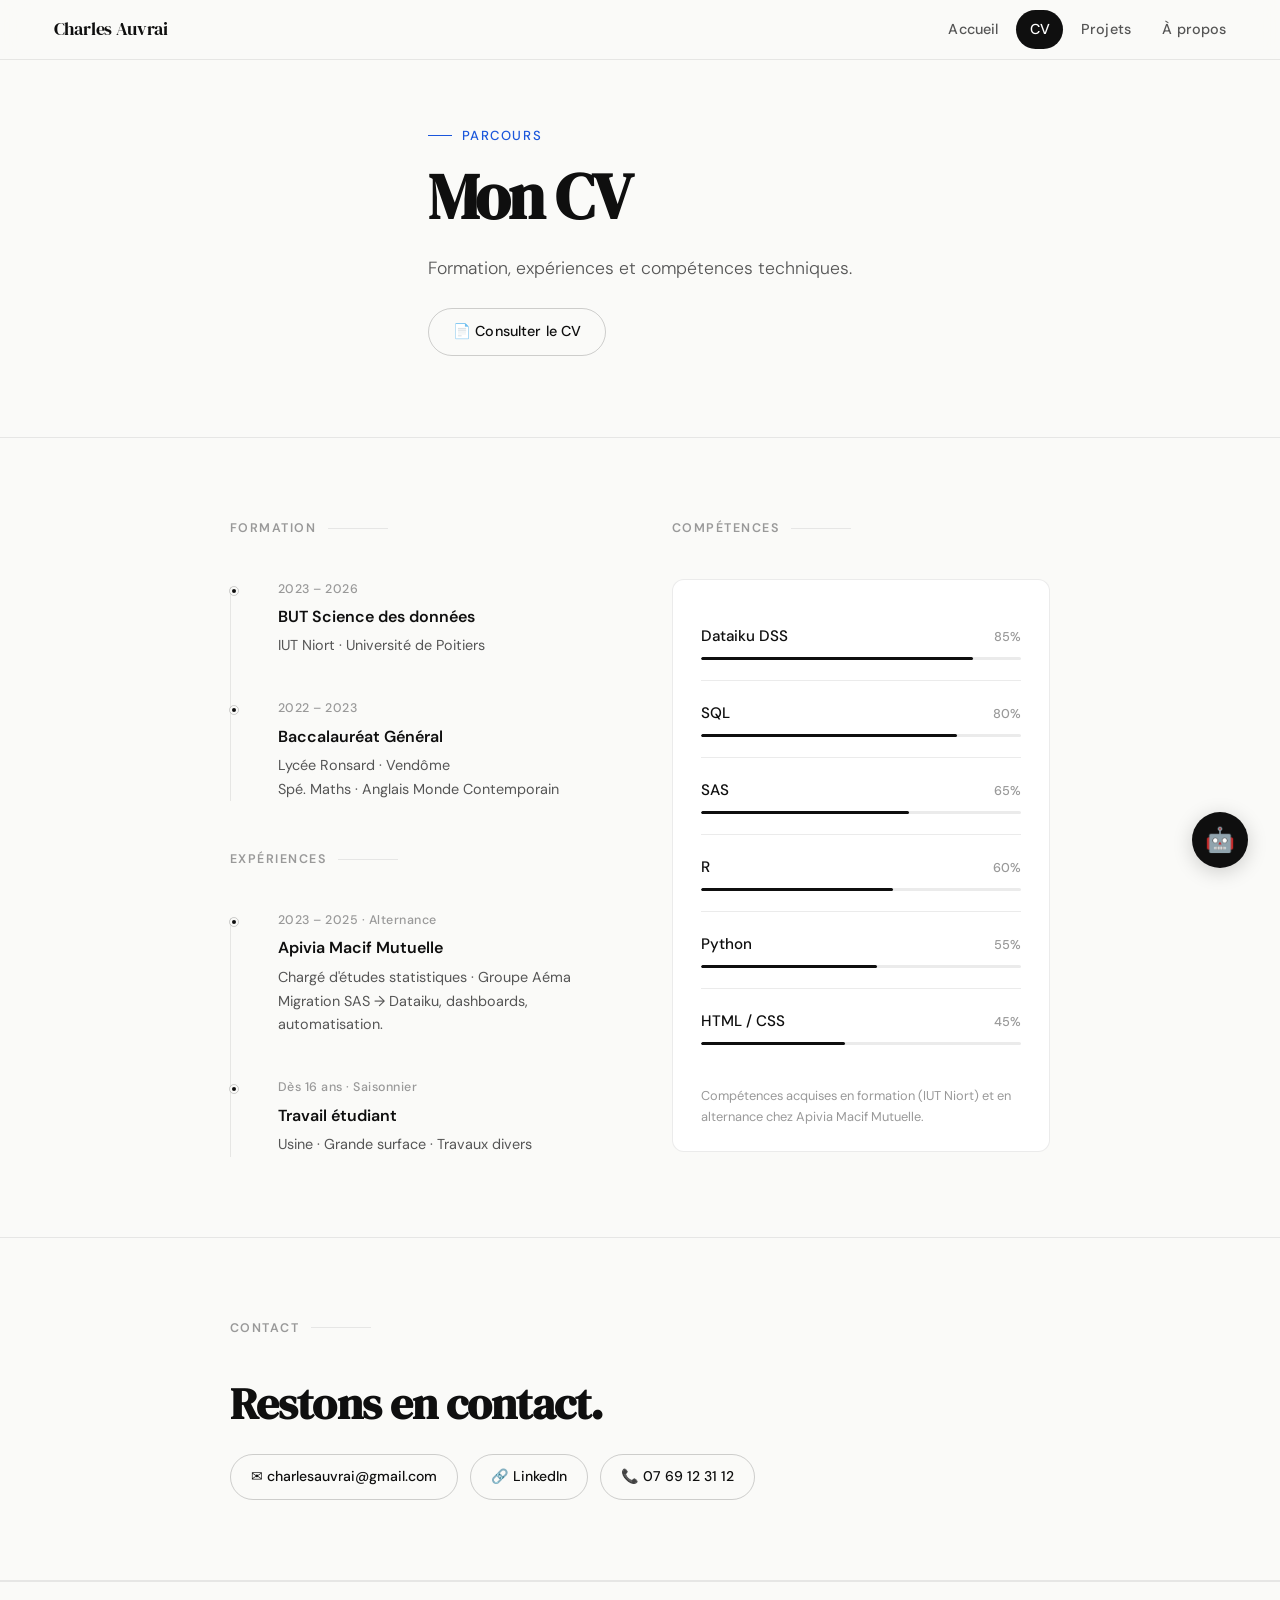
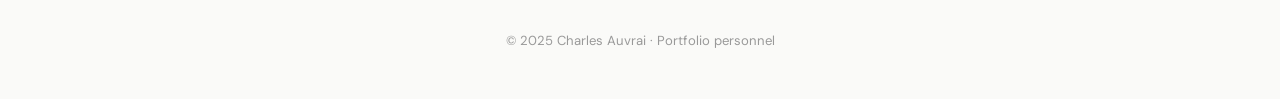
==== cv.html @ cf6887c1 "Add files via upload" ====
<!DOCTYPE html>
<html lang="fr">
<head>
  <meta charset="UTF-8" />
  <meta name="viewport" content="width=device-width, initial-scale=1" />
  <title>CV — Charles Auvrai</title>
  <link rel="stylesheet" href="style.css" />
</head>
<body>

<nav>
  <a href="index.html" class="nav-brand">Charles Auvrai</a>
  <div class="nav-links">
    <a href="index.html">Accueil</a>
    <a href="cv.html" class="active">CV</a>
    <a href="professionnel.html">Projets</a>
    <a href="personnel.html">À propos</a>
  </div>
</nav>

<div class="hero" style="min-height:42vh;justify-content:center;padding-top:3rem;">
  <div class="container">
    <p class="hero-eyebrow">Parcours</p>
    <h1 style="font-size:clamp(2.2rem,5vw,4rem);">Mon CV</h1>
    <p class="hero-desc" style="margin-bottom:1.5rem;">Formation, expériences et compétences techniques.</p>
    <a href="https://canva.link/uidte1bbartq6tf" target="_blank" rel="noopener" class="btn btn-ghost" style="width:fit-content;">📄 Consulter le CV</a>
  </div>
</div>

<section class="block">
  <div class="container">
    <div style="display:grid;grid-template-columns:1fr 1fr;gap:4rem;">

      <!-- Colonne gauche : parcours -->
      <div>
        <p class="section-label">Formation</p>
        <div class="timeline fade-up">
          <div class="timeline-item">
            <div class="timeline-date">2023 – 2026</div>
            <div class="timeline-title">BUT Science des données</div>
            <div class="timeline-sub">IUT Niort · Université de Poitiers</div>
          </div>
          <div class="timeline-item">
            <div class="timeline-date">2022 – 2023</div>
            <div class="timeline-title">Baccalauréat Général</div>
            <div class="timeline-sub">Lycée Ronsard · Vendôme<br>Spé. Maths · Anglais Monde Contemporain</div>
          </div>
        </div>

        <p class="section-label" style="margin-top:3rem;">Expériences</p>
        <div class="timeline fade-up">
          <div class="timeline-item">
            <div class="timeline-date">2023 – 2025 · Alternance</div>
            <div class="timeline-title">Apivia Macif Mutuelle</div>
            <div class="timeline-sub">Chargé d'études statistiques · Groupe Aéma<br>Migration SAS → Dataiku, dashboards, automatisation.</div>
          </div>
          <div class="timeline-item">
            <div class="timeline-date">Dès 16 ans · Saisonnier</div>
            <div class="timeline-title">Travail étudiant</div>
            <div class="timeline-sub">Usine · Grande surface · Travaux divers</div>
          </div>
        </div>
      </div>

      <!-- Colonne droite : compétences -->
      <div>
        <p class="section-label">Compétences</p>
        <div class="card fade-up" style="padding:1.5rem 1.75rem;">
          <div id="skills-list">
            <div class="skill-item">
              <div class="skill-row">
                <span class="skill-name">Dataiku DSS</span>
                <span class="skill-pct">85%</span>
              </div>
              <div class="skill-track"><div class="skill-fill" data-w="85"></div></div>
            </div>
            <div class="skill-item">
              <div class="skill-row">
                <span class="skill-name">SQL</span>
                <span class="skill-pct">80%</span>
              </div>
              <div class="skill-track"><div class="skill-fill" data-w="80"></div></div>
            </div>
            <div class="skill-item">
              <div class="skill-row">
                <span class="skill-name">SAS</span>
                <span class="skill-pct">65%</span>
              </div>
              <div class="skill-track"><div class="skill-fill" data-w="65"></div></div>
            </div>
            <div class="skill-item">
              <div class="skill-row">
                <span class="skill-name">R</span>
                <span class="skill-pct">60%</span>
              </div>
              <div class="skill-track"><div class="skill-fill" data-w="60"></div></div>
            </div>
            <div class="skill-item">
              <div class="skill-row">
                <span class="skill-name">Python</span>
                <span class="skill-pct">55%</span>
              </div>
              <div class="skill-track"><div class="skill-fill" data-w="55"></div></div>
            </div>
            <div class="skill-item">
              <div class="skill-row">
                <span class="skill-name">HTML / CSS</span>
                <span class="skill-pct">45%</span>
              </div>
              <div class="skill-track"><div class="skill-fill" data-w="45"></div></div>
            </div>
          </div>
          <p style="font-size:0.8rem;color:var(--ink-faint);margin-top:1.25rem;">Compétences acquises en formation (IUT Niort) et en alternance chez Apivia Macif Mutuelle.</p>
        </div>
      </div>

    </div>
  </div>
</section>

<section class="block fade-up" id="contact">
  <div class="container">
    <p class="section-label">Contact</p>
    <h2 class="display">Restons en contact.</h2>
    <div class="contact-row">
      <span class="contact-link" style="cursor:default;">✉ charlesauvrai@gmail.com </span>
      <a href="https://linkedin.com/in/charles-auvrai-0b6b42292/" target="_blank" rel="noopener" class="contact-link">🔗 LinkedIn</a>
      <span class="contact-link" style="cursor:default;">📞 07 69 12 31 12</span>
    </div>
  </div>
</section>

<footer>© 2025 Charles Auvrai · Portfolio personnel</footer>

<script>
  const obs = new IntersectionObserver(entries => {
    entries.forEach(e => { if(e.isIntersecting) { e.target.classList.add('visible'); obs.unobserve(e.target); } });
  }, { threshold: 0.12 });
  document.querySelectorAll('.fade-up').forEach(el => obs.observe(el));

  const skillObs = new IntersectionObserver(entries => {
    entries.forEach(e => {
      if(e.isIntersecting) {
        e.target.querySelectorAll('.skill-fill').forEach(bar => {
          bar.style.width = bar.dataset.w + '%';
        });
        skillObs.unobserve(e.target);
      }
    });
  }, { threshold: 0.3 });
  document.querySelectorAll('#skills-list').forEach(el => skillObs.observe(el));

  const path = window.location.pathname.split('/').pop() || 'index.html';
  document.querySelectorAll('nav a').forEach(a => {
    a.classList.remove('active');
    if(a.getAttribute('href') === path) a.classList.add('active');
  });
</script>
<!-- BOUTON FLOTTANT CHATBOT -->
<div id="chat-bubble" onclick="toggleChatPreview()" title="Parler à l'IA de Charles">
  🤖
</div>

<div id="chat-preview">
  <div id="chat-preview-header">
    <span>Assistant IA</span>
    <button onclick="toggleChatPreview()" id="chat-close">✕</button>
  </div>
  <div id="chat-preview-body">
    <p>Bonjour ! Je suis l'IA de <strong>Charles Auvrai</strong>.</p>
    <p>Pose-moi une question sur son parcours, ses compétences ou ses projets.</p>
  </div>
  <a href="https://projet-llm-cauvrai.streamlit.app/" target="_blank" rel="noopener" id="chat-cta">
    Démarrer la conversation →
  </a>
</div>

<style>
  #chat-bubble {
    position: fixed;
    bottom: 2rem;
    right: 2rem;
    width: 56px;
    height: 56px;
    background: var(--ink);
    color: white;
    border-radius: 50%;
    display: flex;
    align-items: center;
    justify-content: center;
    font-size: 1.5rem;
    cursor: pointer;
    z-index: 9999;
    box-shadow: 0 4px 20px rgba(0,0,0,0.18);
    transition: transform 0.2s ease, box-shadow 0.2s ease;
    animation: bounce 3s ease infinite;
  }

  #chat-bubble:hover {
    transform: scale(1.1);
    box-shadow: 0 6px 28px rgba(0,0,0,0.25);
    animation: none;
  }

  @keyframes bounce {
    0%, 100% { transform: translateY(0); }
    50%       { transform: translateY(-6px); }
  }

  #chat-preview {
    position: fixed;
    bottom: 5.5rem;
    right: 2rem;
    width: 280px;
    background: white;
    border: 1px solid var(--border);
    border-radius: var(--radius);
    box-shadow: 0 12px 40px rgba(0,0,0,0.12);
    z-index: 9998;
    overflow: hidden;
    opacity: 0;
    pointer-events: none;
    transform: translateY(12px) scale(0.97);
    transition: opacity 0.25s ease, transform 0.25s ease;
    transform-origin: bottom right;
  }

  #chat-preview.open {
    opacity: 1;
    pointer-events: all;
    transform: translateY(0) scale(1);
  }

  #chat-preview-header {
    background: var(--ink);
    color: white;
    padding: 0.75rem 1rem;
    display: flex;
    justify-content: space-between;
    align-items: center;
    font-weight: 600;
    font-size: 0.9rem;
  }

  #chat-close {
    background: none;
    border: none;
    color: white;
    cursor: pointer;
    font-size: 0.9rem;
    padding: 0;
    opacity: 0.7;
    transition: opacity 0.2s;
  }

  #chat-close:hover { opacity: 1; }

  #chat-preview-body {
    padding: 1rem 1.1rem 0.5rem;
    font-size: 0.88rem;
    color: var(--ink-soft);
    line-height: 1.65;
  }

  #chat-preview-body p { margin-bottom: 0.5rem; }

  #chat-cta {
    display: block;
    margin: 0.75rem 1rem 1rem;
    padding: 0.65rem 1rem;
    background: var(--ink);
    color: white;
    text-align: center;
    border-radius: 999px;
    font-size: 0.85rem;
    font-weight: 600;
    text-decoration: none;
    transition: background 0.2s;
  }

  #chat-cta:hover { background: #222; }
</style>

<script>
  function toggleChatPreview() {
    document.getElementById('chat-preview').classList.toggle('open');
  }

  document.addEventListener('click', function(e) {
    const bubble  = document.getElementById('chat-bubble');
    const preview = document.getElementById('chat-preview');
    if (!bubble.contains(e.target) && !preview.contains(e.target)) {
      preview.classList.remove('open');
    }
  });
</script>

</body>
</html>
---- style.css ----
@import url('https://fonts.googleapis.com/css2?family=DM+Sans:ital,opsz,wght@0,9..40,300;0,9..40,400;0,9..40,500;0,9..40,600;1,9..40,300&family=DM+Serif+Display:ital@0;1&display=swap');

:root {
  --ink: #0f0f0f;
  --ink-soft: #555;
  --ink-faint: #999;
  --surface: #fafaf8;
  --surface-card: #ffffff;
  --surface-hover: #f2f1ed;
  --border: rgba(0,0,0,0.08);
  --border-strong: rgba(0,0,0,0.18);
  --accent: #1a56db;
  --accent-soft: #e8effc;
  --accent-text: #1a3a8a;
  --nav-h: 60px;
  --font-sans: 'DM Sans', sans-serif;
  --font-serif: 'DM Serif Display', serif;
  --radius: 12px;
  --radius-sm: 8px;
  --transition: 0.22s cubic-bezier(0.4,0,0.2,1);
}

*, *::before, *::after { box-sizing: border-box; margin: 0; padding: 0; }

html { scroll-behavior: smooth; }

body {
  background: var(--surface);
  color: var(--ink);
  font-family: var(--font-sans);
  font-size: 16px;
  line-height: 1.65;
  padding-top: var(--nav-h);
}

/* ── NAV ── */
nav {
  position: fixed;
  top: 0; left: 0; right: 0;
  height: var(--nav-h);
  background: rgba(250,250,248,0.88);
  backdrop-filter: blur(14px);
  -webkit-backdrop-filter: blur(14px);
  border-bottom: 1px solid var(--border);
  z-index: 999;
  display: flex;
  align-items: center;
  justify-content: space-between;
  padding: 0 2.5rem;
}

.nav-brand {
  font-family: var(--font-serif);
  font-size: 1.15rem;
  color: var(--ink);
  text-decoration: none;
  letter-spacing: -0.01em;
}

.nav-links {
  display: flex;
  align-items: center;
  gap: 0.25rem;
}

nav a {
  font-size: 0.9rem;
  font-weight: 500;
  color: var(--ink-soft);
  text-decoration: none;
  padding: 0.45rem 0.85rem;
  border-radius: 999px;
  transition: background var(--transition), color var(--transition);
  letter-spacing: 0.01em;
}

nav a:hover, nav a.active {
  background: var(--ink);
  color: #fff;
}

/* ── HERO ── */
.hero {
  min-height: 88vh;
  display: flex;
  flex-direction: column;
  justify-content: flex-end;
  padding: 5rem 2.5rem 4rem;
  position: relative;
  overflow: hidden;
  border-bottom: 1px solid var(--border);
}

.hero-eyebrow {
  font-size: 0.82rem;
  font-weight: 500;
  letter-spacing: 0.12em;
  text-transform: uppercase;
  color: var(--accent);
  margin-bottom: 1.2rem;
  display: flex;
  align-items: center;
  gap: 0.6rem;
}

.hero-eyebrow::before {
  content: '';
  display: block;
  width: 24px;
  height: 1px;
  background: var(--accent);
}

.hero h1 {
  font-family: var(--font-serif);
  font-size: clamp(3rem, 8vw, 6.5rem);
  line-height: 1.0;
  letter-spacing: -0.03em;
  color: var(--ink);
  max-width: 800px;
  margin-bottom: 1.5rem;
}

.hero h1 em {
  font-style: italic;
  color: var(--accent);
}

.hero-desc {
  font-size: 1.1rem;
  color: var(--ink-soft);
  max-width: 480px;
  font-weight: 300;
  margin-bottom: 2.5rem;
  line-height: 1.75;
}

.hero-actions {
  display: flex;
  gap: 0.75rem;
  flex-wrap: wrap;
}

.btn {
  display: inline-flex;
  align-items: center;
  gap: 0.5rem;
  padding: 0.7rem 1.5rem;
  border-radius: 999px;
  font-size: 0.9rem;
  font-weight: 500;
  text-decoration: none;
  cursor: pointer;
  border: none;
  transition: all var(--transition);
  font-family: var(--font-sans);
  letter-spacing: 0.01em;
}

.btn-primary {
  background: var(--ink);
  color: #fff;
}
.btn-primary:hover {
  background: #222;
  transform: translateY(-1px);
}

.btn-ghost {
  background: transparent;
  color: var(--ink);
  border: 1px solid var(--border-strong);
}
.btn-ghost:hover {
  background: var(--ink);
  color: #fff;
  border-color: var(--ink);
}

.hero-grid {
  position: absolute;
  top: 0; right: 0;
  width: 45%;
  height: 100%;
  pointer-events: none;
  display: grid;
  grid-template-columns: repeat(8, 1fr);
  grid-template-rows: repeat(12, 1fr);
  opacity: 0.045;
}

.hero-grid span {
  border-right: 1px solid var(--ink);
  border-bottom: 1px solid var(--ink);
}

/* ── SECTIONS ── */
.container {
  max-width: 900px;
  margin: 0 auto;
  padding: 0 2.5rem;
}

.container-wide {
  max-width: 1100px;
  margin: 0 auto;
  padding: 0 2.5rem;
}

section.block {
  padding: 5rem 0;
  border-bottom: 1px solid var(--border);
}

.section-label {
  font-size: 0.78rem;
  font-weight: 600;
  letter-spacing: 0.12em;
  text-transform: uppercase;
  color: var(--ink-faint);
  margin-bottom: 2.5rem;
  display: flex;
  align-items: center;
  gap: 0.75rem;
}

.section-label::after {
  content: '';
  flex: 1;
  height: 1px;
  background: var(--border);
  max-width: 60px;
}

h2.display {
  font-family: var(--font-serif);
  font-size: clamp(1.8rem, 4vw, 2.8rem);
  line-height: 1.15;
  letter-spacing: -0.02em;
  margin-bottom: 1.2rem;
}

/* ── CARDS ── */
.card {
  background: var(--surface-card);
  border: 1px solid var(--border);
  border-radius: var(--radius);
  padding: 1.75rem 2rem;
  transition: border-color var(--transition), transform var(--transition);
}

.card:hover {
  border-color: var(--border-strong);
  transform: translateY(-2px);
}

.card-grid {
  display: grid;
  gap: 1rem;
}

.card-grid.cols-2 { grid-template-columns: repeat(auto-fit, minmax(300px, 1fr)); }
.card-grid.cols-3 { grid-template-columns: repeat(auto-fit, minmax(240px, 1fr)); }

/* ── SKILLS ── */
.skill-item {
  display: flex;
  flex-direction: column;
  gap: 0.5rem;
  padding: 1.25rem 0;
  border-bottom: 1px solid var(--border);
}

.skill-item:last-child { border-bottom: none; }

.skill-row {
  display: flex;
  justify-content: space-between;
  align-items: center;
}

.skill-name { font-weight: 500; font-size: 0.95rem; }

.skill-pct {
  font-size: 0.8rem;
  color: var(--ink-faint);
  font-weight: 500;
}

.skill-track {
  height: 3px;
  background: var(--border);
  border-radius: 99px;
  overflow: hidden;
}

.skill-fill {
  height: 100%;
  background: var(--ink);
  border-radius: 99px;
  width: 0;
  transition: width 1s cubic-bezier(0.4,0,0.2,1);
}

/* ── PROJECT CARD ── */
.project-card {
  background: var(--surface-card);
  border: 1px solid var(--border);
  border-radius: var(--radius);
  padding: 2rem;
  display: flex;
  flex-direction: column;
  gap: 0.9rem;
  transition: all var(--transition);
  cursor: default;
}

.project-card:hover {
  border-color: var(--ink);
  transform: translateY(-3px);
  box-shadow: 0 12px 32px rgba(0,0,0,0.07);
}

.project-tag {
  display: inline-flex;
  align-items: center;
  gap: 0.35rem;
  font-size: 0.75rem;
  font-weight: 600;
  letter-spacing: 0.05em;
  text-transform: uppercase;
  color: var(--accent-text);
  background: var(--accent-soft);
  padding: 0.25rem 0.7rem;
  border-radius: 999px;
  width: fit-content;
}

.project-title {
  font-size: 1.15rem;
  font-weight: 600;
  letter-spacing: -0.01em;
  line-height: 1.3;
}

.project-desc {
  font-size: 0.93rem;
  color: var(--ink-soft);
  line-height: 1.65;
}

.project-link {
  font-size: 0.85rem;
  font-weight: 500;
  color: var(--accent);
  text-decoration: none;
  display: inline-flex;
  align-items: center;
  gap: 0.3rem;
  margin-top: auto;
  padding-top: 0.5rem;
}

.project-link:hover { text-decoration: underline; }

/* ── TIMELINE ── */
.timeline {
  position: relative;
  padding-left: 1.5rem;
}

.timeline::before {
  content: '';
  position: absolute;
  left: 0; top: 8px; bottom: 0;
  width: 1px;
  background: var(--border);
}

.timeline-item {
  position: relative;
  padding-bottom: 2.5rem;
  padding-left: 1.5rem;
}

.timeline-item:last-child { padding-bottom: 0; }

.timeline-item::before {
  content: '';
  position: absolute;
  left: -1.52rem;
  top: 8px;
  width: 8px; height: 8px;
  border-radius: 50%;
  background: var(--ink);
  border: 2px solid var(--surface);
  outline: 1px solid var(--border-strong);
}

.timeline-date {
  font-size: 0.78rem;
  color: var(--ink-faint);
  font-weight: 500;
  letter-spacing: 0.04em;
  margin-bottom: 0.3rem;
}

.timeline-title {
  font-weight: 600;
  font-size: 1rem;
  margin-bottom: 0.25rem;
}

.timeline-sub {
  font-size: 0.9rem;
  color: var(--ink-soft);
}

/* ── CONTACT ── */
.contact-row {
  display: flex;
  gap: 0.75rem;
  flex-wrap: wrap;
  margin-top: 1.5rem;
}

.contact-link {
  display: inline-flex;
  align-items: center;
  gap: 0.5rem;
  padding: 0.65rem 1.25rem;
  border-radius: 999px;
  border: 1px solid var(--border-strong);
  font-size: 0.88rem;
  font-weight: 500;
  text-decoration: none;
  color: var(--ink);
  transition: all var(--transition);
}

.contact-link:hover {
  background: var(--ink);
  color: #fff;
  border-color: var(--ink);
}

/* ── PERSONAL BOX ── */
.perso-section {
  display: flex;
  flex-direction: column;
  gap: 1rem;
}

.accordion {
  border: 1px solid var(--border);
  border-radius: var(--radius);
  overflow: hidden;
  background: var(--surface-card);
}

.accordion-header {
  display: flex;
  justify-content: space-between;
  align-items: center;
  padding: 1.25rem 1.75rem;
  cursor: pointer;
  font-weight: 500;
  font-size: 1rem;
  transition: background var(--transition);
  user-select: none;
}

.accordion-header:hover { background: var(--surface-hover); }

.accordion-arrow {
  font-size: 1rem;
  color: var(--ink-faint);
  transition: transform var(--transition);
}

.accordion.open .accordion-arrow { transform: rotate(180deg); }

.accordion-body {
  padding: 0 1.75rem;
  max-height: 0;
  overflow: hidden;
  transition: max-height 0.45s cubic-bezier(0.4,0,0.2,1), padding 0.3s;
  font-size: 0.93rem;
  color: var(--ink-soft);
  line-height: 1.75;
}

.accordion.open .accordion-body {
  padding: 0 1.75rem 1.5rem;
  max-height: 2000px;
}

/* ── HOBBY TAGS ── */
.tag-list {
  display: flex;
  flex-wrap: wrap;
  gap: 0.5rem;
  margin-top: 1rem;
}

.tag {
  padding: 0.35rem 0.9rem;
  border-radius: 999px;
  border: 1px solid var(--border-strong);
  font-size: 0.82rem;
  font-weight: 500;
  color: var(--ink-soft);
  background: var(--surface-card);
}

/* ── STAT PILLS ── */
.stats-row {
  display: flex;
  gap: 2rem;
  flex-wrap: wrap;
  margin-top: 1rem;
}

.stat { display: flex; flex-direction: column; }
.stat-num {
  font-family: var(--font-serif);
  font-size: 2.2rem;
  line-height: 1;
  letter-spacing: -0.03em;
}
.stat-label { font-size: 0.8rem; color: var(--ink-faint); font-weight: 500; margin-top: 0.3rem; }

/* ── FOOTER ── */
footer {
  text-align: center;
  padding: 3rem 1rem;
  font-size: 0.82rem;
  color: var(--ink-faint);
  border-top: 1px solid var(--border);
}

/* ── ANIMATIONS ── */
.fade-up {
  opacity: 0;
  transform: translateY(24px);
  transition: opacity 0.6s ease, transform 0.6s ease;
}
.fade-up.visible {
  opacity: 1;
  transform: translateY(0);
}

/* ── SCROLL INDICATOR ── */
.scroll-indicator {
  position: absolute;
  bottom: 2.5rem;
  left: 2.5rem;
  display: flex;
  align-items: center;
  gap: 0.6rem;
  font-size: 0.78rem;
  color: var(--ink-faint);
  font-weight: 500;
  letter-spacing: 0.06em;
  text-transform: uppercase;
}

.scroll-line {
  width: 32px;
  height: 1px;
  background: var(--ink-faint);
  position: relative;
  overflow: hidden;
}

.scroll-line::after {
  content: '';
  position: absolute;
  left: -100%;
  width: 100%;
  height: 100%;
  background: var(--ink);
  animation: slide 1.6s ease infinite;
}

@keyframes slide {
  0% { left: -100%; }
  100% { left: 100%; }
}

/* ── RESPONSIVE ── */
@media (max-width: 640px) {
  nav { padding: 0 1rem; }
  .nav-brand { display: none; }
  .hero { padding: 4rem 1.25rem 3rem; min-height: 75vh; }
  .hero-grid { display: none; }
  .container, .container-wide { padding: 0 1.25rem; }
  .stats-row { gap: 1.2rem; }
  section.block { padding: 3rem 0; }
}
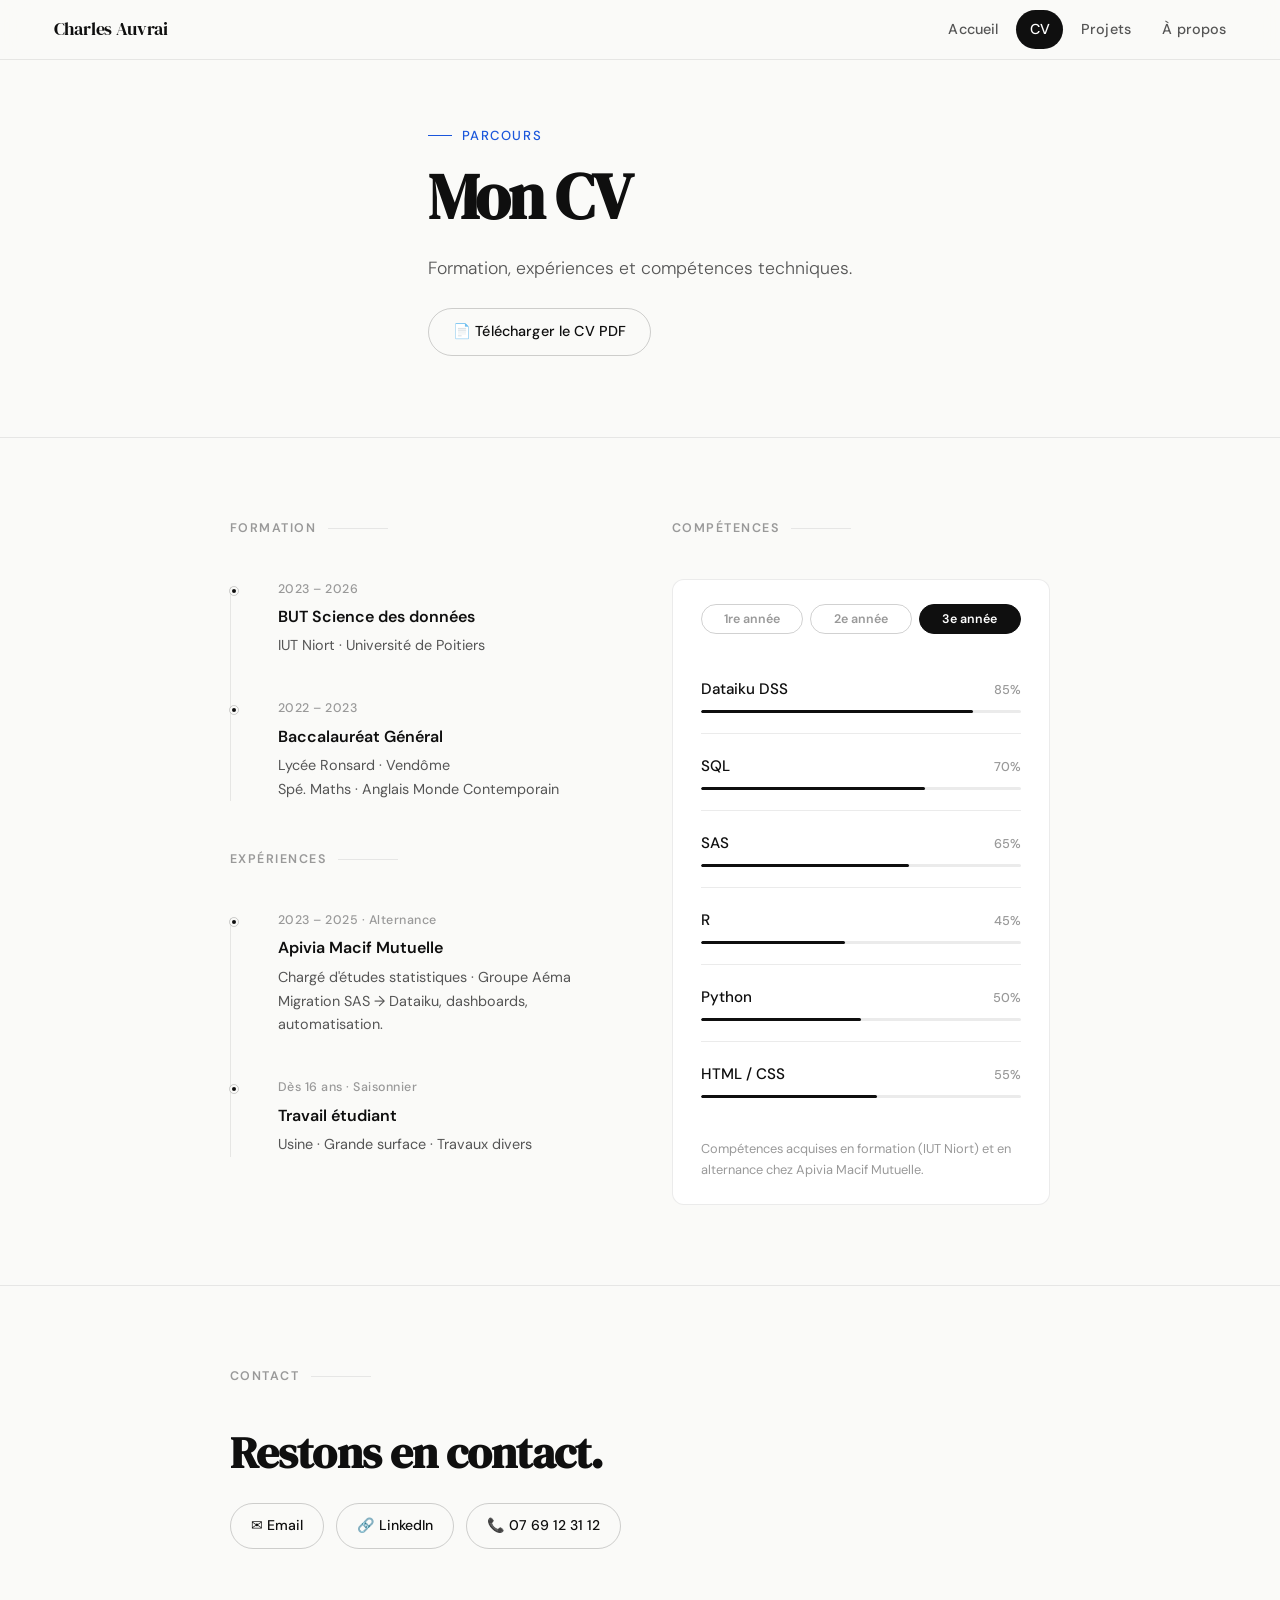
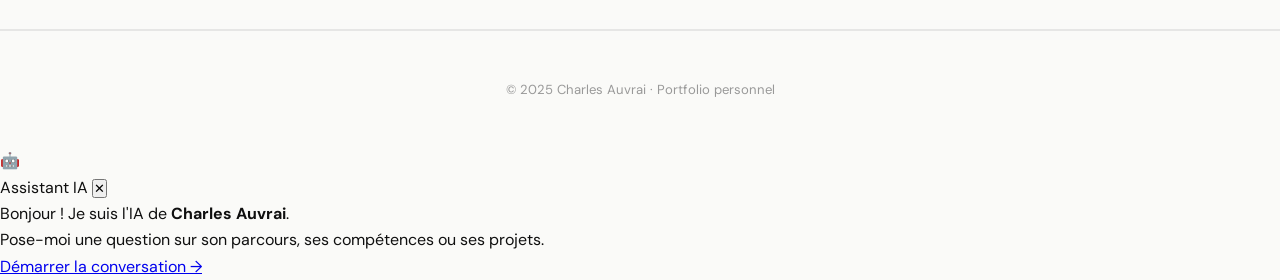
==== commit 3cd9e877: "Add files via upload" ====
--- a/cv.html
+++ b/cv.html
@@ -23,7 +23,7 @@
     <p class="hero-eyebrow">Parcours</p>
     <h1 style="font-size:clamp(2.2rem,5vw,4rem);">Mon CV</h1>
     <p class="hero-desc" style="margin-bottom:1.5rem;">Formation, expériences et compétences techniques.</p>
-    <a href="https://canva.link/uidte1bbartq6tf" target="_blank" rel="noopener" class="btn btn-ghost" style="width:fit-content;">📄 Consulter le CV</a>
+    <a href="https://www.canva.com/design/DAGAildMl7Q/eyB2fz3Aw3SigBaNTqkN2A/view?utm_content=DAGAildMl7Q&utm_campaign=designshare&utm_medium=link2&utm_source=uniquelinks&utlId=hcf3bb3f7a4" target="_blank" rel="noopener" class="btn btn-ghost" style="width:fit-content;">📄 Télécharger le CV PDF</a>
   </div>
 </div>
 
@@ -66,53 +66,110 @@
       <div>
         <p class="section-label">Compétences</p>
         <div class="card fade-up" style="padding:1.5rem 1.75rem;">
+
+          <!-- Sélecteur d'année -->
+          <div class="year-switcher">
+            <button class="yr-btn" data-year="1">1re année</button>
+            <button class="yr-btn" data-year="2">2e année</button>
+            <button class="yr-btn active" data-year="3">3e année</button>
+          </div>
+
+          <!--
+            data-y1 / data-y2 / data-y3 = niveau en % pour chaque année.
+            Modifie ces valeurs librement.
+          -->
           <div id="skills-list">
             <div class="skill-item">
               <div class="skill-row">
                 <span class="skill-name">Dataiku DSS</span>
-                <span class="skill-pct">85%</span>
-              </div>
-              <div class="skill-track"><div class="skill-fill" data-w="85"></div></div>
+                <span class="skill-pct" id="pct-dataiku">85%</span>
+              </div>
+              <div class="skill-track">
+                <div class="skill-fill" data-y1="0" data-y2="60" data-y3="85"></div>
+              </div>
             </div>
             <div class="skill-item">
               <div class="skill-row">
                 <span class="skill-name">SQL</span>
-                <span class="skill-pct">80%</span>
-              </div>
-              <div class="skill-track"><div class="skill-fill" data-w="80"></div></div>
+                <span class="skill-pct" id="pct-sql">70%</span>
+              </div>
+              <div class="skill-track">
+                <div class="skill-fill" data-y1="50" data-y2="65" data-y3="70"></div>
+              </div>
             </div>
             <div class="skill-item">
               <div class="skill-row">
                 <span class="skill-name">SAS</span>
-                <span class="skill-pct">65%</span>
-              </div>
-              <div class="skill-track"><div class="skill-fill" data-w="65"></div></div>
+                <span class="skill-pct" id="pct-sas">65%</span>
+              </div>
+              <div class="skill-track">
+                <div class="skill-fill" data-y1="50" data-y2="60" data-y3="65"></div>
+              </div>
             </div>
             <div class="skill-item">
               <div class="skill-row">
                 <span class="skill-name">R</span>
-                <span class="skill-pct">60%</span>
-              </div>
-              <div class="skill-track"><div class="skill-fill" data-w="60"></div></div>
+                <span class="skill-pct" id="pct-r">45%</span>
+              </div>
+              <div class="skill-track">
+                <div class="skill-fill" data-y1="30" data-y2="45" data-y3="45"></div>
+              </div>
             </div>
             <div class="skill-item">
               <div class="skill-row">
                 <span class="skill-name">Python</span>
-                <span class="skill-pct">55%</span>
-              </div>
-              <div class="skill-track"><div class="skill-fill" data-w="55"></div></div>
+                <span class="skill-pct" id="pct-python">50%</span>
+              </div>
+              <div class="skill-track">
+                <div class="skill-fill" data-y1="30" data-y2="35" data-y3="50"></div>
+              </div>
             </div>
             <div class="skill-item">
               <div class="skill-row">
                 <span class="skill-name">HTML / CSS</span>
-                <span class="skill-pct">45%</span>
-              </div>
-              <div class="skill-track"><div class="skill-fill" data-w="45"></div></div>
-            </div>
-          </div>
-          <p style="font-size:0.8rem;color:var(--ink-faint);margin-top:1.25rem;">Compétences acquises en formation (IUT Niort) et en alternance chez Apivia Macif Mutuelle.</p>
+                <span class="skill-pct" id="pct-html">55%</span>
+              </div>
+              <div class="skill-track">
+                <div class="skill-fill" data-y1="20" data-y2="50" data-y3="55"></div>
+              </div>
+            </div>
+          </div>
+
+          <p style="font-size:0.8rem;color:var(--ink-faint);margin-top:1.25rem;">
+            Compétences acquises en formation (IUT Niort) et en alternance chez Apivia Macif Mutuelle.
+          </p>
         </div>
       </div>
+
+<style>
+  .year-switcher {
+    display: flex;
+    gap: 0.4rem;
+    margin-bottom: 1.4rem;
+  }
+
+  .yr-btn {
+    flex: 1;
+    padding: 0.4rem 0;
+    border: 1px solid var(--border-strong);
+    border-radius: 999px;
+    font-size: 0.78rem;
+    font-weight: 600;
+    font-family: var(--font-sans);
+    background: transparent;
+    color: var(--ink-faint);
+    cursor: pointer;
+    transition: all 0.2s ease;
+  }
+
+  .yr-btn:hover { border-color: var(--ink); color: var(--ink); }
+
+  .yr-btn.active {
+    background: var(--ink);
+    color: white;
+    border-color: var(--ink);
+  }
+</style>
 
     </div>
   </div>
@@ -123,7 +180,7 @@
     <p class="section-label">Contact</p>
     <h2 class="display">Restons en contact.</h2>
     <div class="contact-row">
-      <span class="contact-link" style="cursor:default;">✉ charlesauvrai@gmail.com </span>
+      <a href="mailto:charlesauvrai@gmail.com" class="contact-link">✉ Email</a>
       <a href="https://linkedin.com/in/charles-auvrai-0b6b42292/" target="_blank" rel="noopener" class="contact-link">🔗 LinkedIn</a>
       <span class="contact-link" style="cursor:default;">📞 07 69 12 31 12</span>
     </div>
@@ -133,29 +190,74 @@
 <footer>© 2025 Charles Auvrai · Portfolio personnel</footer>
 
 <script>
+  /* ── Fade-up au scroll ── */
   const obs = new IntersectionObserver(entries => {
     entries.forEach(e => { if(e.isIntersecting) { e.target.classList.add('visible'); obs.unobserve(e.target); } });
   }, { threshold: 0.12 });
   document.querySelectorAll('.fade-up').forEach(el => obs.observe(el));
 
+  /* ── Barres de compétences ── */
+  const pctIds = {
+    dataiku: ['pct-dataiku'],
+    sql:     ['pct-sql'],
+    sas:     ['pct-sas'],
+    r:       ['pct-r'],
+    python:  ['pct-python'],
+    html:    ['pct-html'],
+  };
+
+  let activeYear = 3;
+
+  function getVal(fill, year) {
+    return +fill.dataset['y' + year];
+  }
+
+  function animateBars(year) {
+    document.querySelectorAll('.skill-fill').forEach(fill => {
+      const val = getVal(fill, year);
+      fill.style.width = val + '%';
+    });
+
+    // Met à jour les pourcentages affichés
+    // Ordre : dataiku, sql, sas, r, python, html
+    const fills = document.querySelectorAll('.skill-fill');
+    const keys = ['dataiku','sql','sas','r','python','html'];
+    fills.forEach((fill, i) => {
+      const el = document.getElementById('pct-' + keys[i]);
+      if (el) el.textContent = getVal(fill, year) + '%';
+    });
+  }
+
+  /* Déclencher à l'apparition dans le viewport */
+  let triggered = false;
   const skillObs = new IntersectionObserver(entries => {
     entries.forEach(e => {
-      if(e.isIntersecting) {
-        e.target.querySelectorAll('.skill-fill').forEach(bar => {
-          bar.style.width = bar.dataset.w + '%';
-        });
-        skillObs.unobserve(e.target);
+      if (e.isIntersecting && !triggered) {
+        triggered = true;
+        animateBars(activeYear);
       }
     });
   }, { threshold: 0.3 });
   document.querySelectorAll('#skills-list').forEach(el => skillObs.observe(el));
 
+  /* Boutons année */
+  document.querySelectorAll('.yr-btn').forEach(btn => {
+    btn.addEventListener('click', () => {
+      document.querySelectorAll('.yr-btn').forEach(b => b.classList.remove('active'));
+      btn.classList.add('active');
+      activeYear = +btn.dataset.year;
+      animateBars(activeYear);
+    });
+  });
+
+  /* ── Nav active ── */
   const path = window.location.pathname.split('/').pop() || 'index.html';
   document.querySelectorAll('nav a').forEach(a => {
     a.classList.remove('active');
     if(a.getAttribute('href') === path) a.classList.add('active');
   });
 </script>
+
 <!-- BOUTON FLOTTANT CHATBOT -->
 <div id="chat-bubble" onclick="toggleChatPreview()" title="Parler à l'IA de Charles">
   🤖
@@ -175,125 +277,6 @@
   </a>
 </div>
 
-<style>
-  #chat-bubble {
-    position: fixed;
-    bottom: 2rem;
-    right: 2rem;
-    width: 56px;
-    height: 56px;
-    background: var(--ink);
-    color: white;
-    border-radius: 50%;
-    display: flex;
-    align-items: center;
-    justify-content: center;
-    font-size: 1.5rem;
-    cursor: pointer;
-    z-index: 9999;
-    box-shadow: 0 4px 20px rgba(0,0,0,0.18);
-    transition: transform 0.2s ease, box-shadow 0.2s ease;
-    animation: bounce 3s ease infinite;
-  }
-
-  #chat-bubble:hover {
-    transform: scale(1.1);
-    box-shadow: 0 6px 28px rgba(0,0,0,0.25);
-    animation: none;
-  }
-
-  @keyframes bounce {
-    0%, 100% { transform: translateY(0); }
-    50%       { transform: translateY(-6px); }
-  }
-
-  #chat-preview {
-    position: fixed;
-    bottom: 5.5rem;
-    right: 2rem;
-    width: 280px;
-    background: white;
-    border: 1px solid var(--border);
-    border-radius: var(--radius);
-    box-shadow: 0 12px 40px rgba(0,0,0,0.12);
-    z-index: 9998;
-    overflow: hidden;
-    opacity: 0;
-    pointer-events: none;
-    transform: translateY(12px) scale(0.97);
-    transition: opacity 0.25s ease, transform 0.25s ease;
-    transform-origin: bottom right;
-  }
-
-  #chat-preview.open {
-    opacity: 1;
-    pointer-events: all;
-    transform: translateY(0) scale(1);
-  }
-
-  #chat-preview-header {
-    background: var(--ink);
-    color: white;
-    padding: 0.75rem 1rem;
-    display: flex;
-    justify-content: space-between;
-    align-items: center;
-    font-weight: 600;
-    font-size: 0.9rem;
-  }
-
-  #chat-close {
-    background: none;
-    border: none;
-    color: white;
-    cursor: pointer;
-    font-size: 0.9rem;
-    padding: 0;
-    opacity: 0.7;
-    transition: opacity 0.2s;
-  }
-
-  #chat-close:hover { opacity: 1; }
-
-  #chat-preview-body {
-    padding: 1rem 1.1rem 0.5rem;
-    font-size: 0.88rem;
-    color: var(--ink-soft);
-    line-height: 1.65;
-  }
-
-  #chat-preview-body p { margin-bottom: 0.5rem; }
-
-  #chat-cta {
-    display: block;
-    margin: 0.75rem 1rem 1rem;
-    padding: 0.65rem 1rem;
-    background: var(--ink);
-    color: white;
-    text-align: center;
-    border-radius: 999px;
-    font-size: 0.85rem;
-    font-weight: 600;
-    text-decoration: none;
-    transition: background 0.2s;
-  }
-
-  #chat-cta:hover { background: #222; }
-</style>
-
-<script>
-  function toggleChatPreview() {
-    document.getElementById('chat-preview').classList.toggle('open');
-  }
-
-  document.addEventListener('click', function(e) {
-    const bubble  = document.getElementById('chat-bubble');
-    const preview = document.getElementById('chat-preview');
-    if (!bubble.contains(e.target) && !preview.contains(e.target)) {
-      preview.classList.remove('open');
-    }
-  });
-</script>
 
 </body>
 </html>
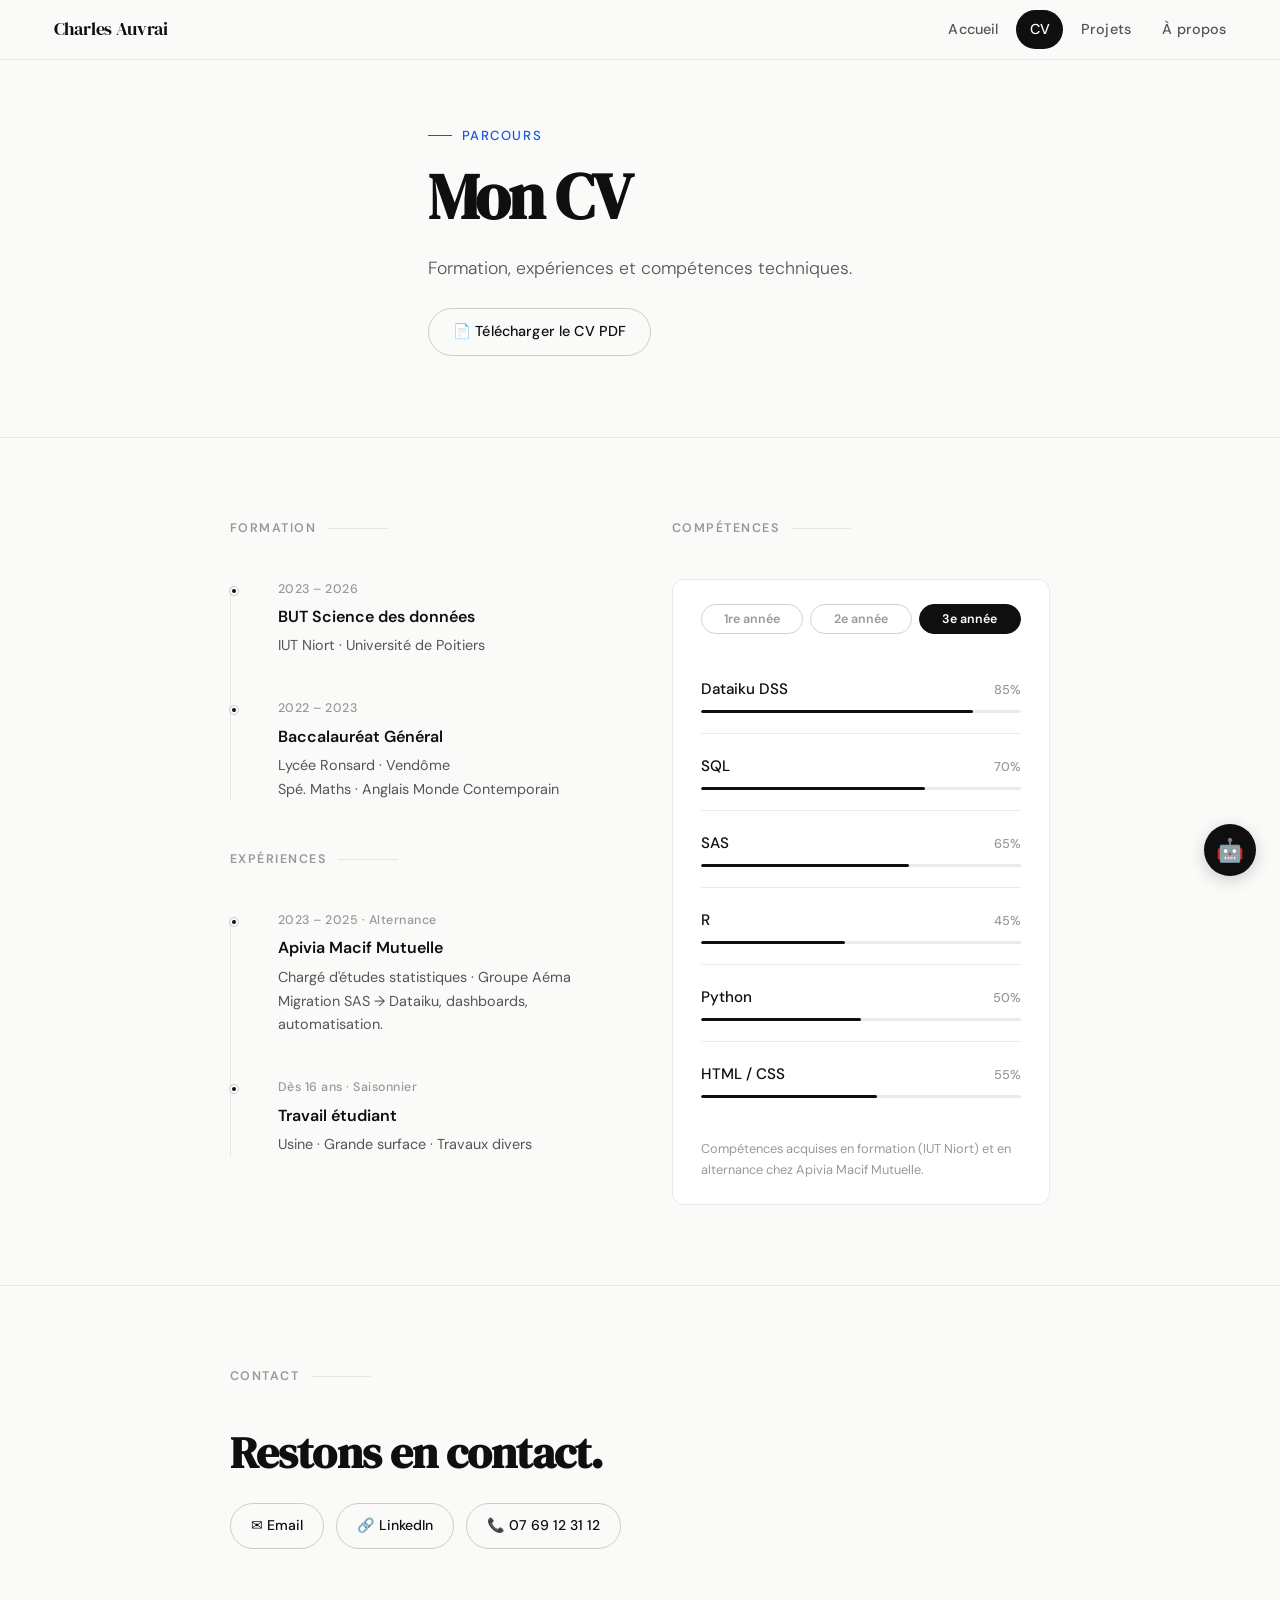
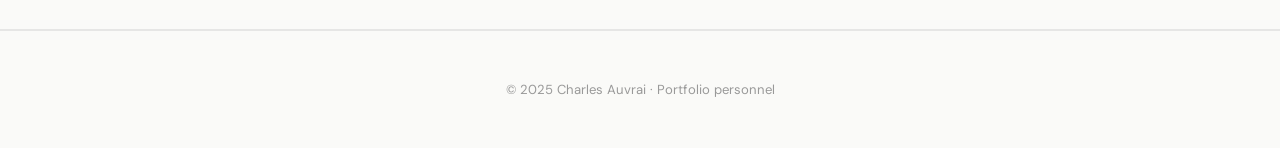
==== commit 6b4425c8: "Update cv.html" ====
--- a/cv.html
+++ b/cv.html
@@ -31,7 +31,6 @@
   <div class="container">
     <div style="display:grid;grid-template-columns:1fr 1fr;gap:4rem;">
 
-      <!-- Colonne gauche : parcours -->
       <div>
         <p class="section-label">Formation</p>
         <div class="timeline fade-up">
@@ -62,22 +61,16 @@
         </div>
       </div>
 
-      <!-- Colonne droite : compétences -->
       <div>
         <p class="section-label">Compétences</p>
         <div class="card fade-up" style="padding:1.5rem 1.75rem;">
 
-          <!-- Sélecteur d'année -->
           <div class="year-switcher">
             <button class="yr-btn" data-year="1">1re année</button>
             <button class="yr-btn" data-year="2">2e année</button>
             <button class="yr-btn active" data-year="3">3e année</button>
           </div>
 
-          <!--
-            data-y1 / data-y2 / data-y3 = niveau en % pour chaque année.
-            Modifie ces valeurs librement.
-          -->
           <div id="skills-list">
             <div class="skill-item">
               <div class="skill-row">
@@ -141,12 +134,120 @@
         </div>
       </div>
 
+    </div>
+  </div>
+</section>
+
+<section class="block fade-up" id="contact">
+  <div class="container">
+    <p class="section-label">Contact</p>
+    <h2 class="display">Restons en contact.</h2>
+    <div class="contact-row">
+      <a href="mailto:charlesauvrai@gmail.com" class="contact-link">✉ Email</a>
+      <a href="https://linkedin.com/in/charles-auvrai-0b6b42292/" target="_blank" rel="noopener" class="contact-link">🔗 LinkedIn</a>
+      <span class="contact-link" style="cursor:default;">📞 07 69 12 31 12</span>
+    </div>
+  </div>
+</section>
+
+<footer>© 2025 Charles Auvrai · Portfolio personnel</footer>
+
+<!-- ── Chatbot flottant ── -->
 <style>
-  .year-switcher {
+  #chat-bubble {
+    position: fixed;
+    bottom: 1.5rem;
+    right: 1.5rem;
+    width: 52px;
+    height: 52px;
+    border-radius: 50%;
+    background: var(--ink, #1a1a1a);
+    color: #fff;
+    font-size: 1.4rem;
     display: flex;
-    gap: 0.4rem;
-    margin-bottom: 1.4rem;
-  }
+    align-items: center;
+    justify-content: center;
+    cursor: pointer;
+    border: none;
+    box-shadow: 0 4px 16px rgba(0,0,0,0.18);
+    z-index: 999;
+    transition: transform 0.2s ease, box-shadow 0.2s ease;
+  }
+  #chat-bubble:hover {
+    transform: scale(1.08);
+    box-shadow: 0 6px 22px rgba(0,0,0,0.26);
+  }
+
+  #chat-popup {
+    position: fixed;
+    bottom: 5.5rem;
+    right: 1.5rem;
+    width: 272px;
+    background: #fff;
+    border: 1px solid #e4e4e4;
+    border-radius: 16px;
+    box-shadow: 0 8px 28px rgba(0,0,0,0.12);
+    z-index: 998;
+    overflow: hidden;
+    display: none;
+    flex-direction: column;
+    font-family: var(--font-sans, system-ui, sans-serif);
+    animation: popIn 0.18s ease;
+  }
+  #chat-popup.open { display: flex; }
+
+  @keyframes popIn {
+    from { opacity: 0; transform: translateY(8px) scale(0.97); }
+    to   { opacity: 1; transform: translateY(0) scale(1); }
+  }
+
+  #chat-popup-header {
+    display: flex;
+    align-items: center;
+    justify-content: space-between;
+    padding: 0.75rem 1rem;
+    border-bottom: 1px solid #f0f0f0;
+  }
+  #chat-popup-header span {
+    font-size: 0.87rem;
+    font-weight: 600;
+    color: #1a1a1a;
+  }
+  #chat-popup-close {
+    background: none;
+    border: none;
+    cursor: pointer;
+    font-size: 1rem;
+    line-height: 1;
+    color: #999;
+    padding: 0;
+    transition: color 0.15s;
+  }
+  #chat-popup-close:hover { color: #333; }
+
+  #chat-popup-body {
+    padding: 0.85rem 1rem 0.6rem;
+    font-size: 0.84rem;
+    color: #444;
+    line-height: 1.55;
+  }
+  #chat-popup-body p { margin: 0 0 0.45rem; }
+  #chat-popup-body p:last-child { margin-bottom: 0; }
+
+  #chat-popup-cta {
+    display: block;
+    margin: 0.7rem 1rem 1rem;
+    padding: 0.52rem 1rem;
+    background: #1a1a1a;
+    color: #fff;
+    text-align: center;
+    border-radius: 999px;
+    font-size: 0.81rem;
+    font-weight: 600;
+    text-decoration: none;
+    transition: opacity 0.18s;
+  }
+  #chat-popup-cta:hover { opacity: 0.82; }
 
   .yr-btn {
     flex: 1;
@@ -161,74 +262,62 @@
     cursor: pointer;
     transition: all 0.2s ease;
   }
-
   .yr-btn:hover { border-color: var(--ink); color: var(--ink); }
-
   .yr-btn.active {
     background: var(--ink);
     color: white;
     border-color: var(--ink);
   }
+  .year-switcher {
+    display: flex;
+    gap: 0.4rem;
+    margin-bottom: 1.4rem;
+  }
 </style>
 
-    </div>
-  </div>
-</section>
-
-<section class="block fade-up" id="contact">
-  <div class="container">
-    <p class="section-label">Contact</p>
-    <h2 class="display">Restons en contact.</h2>
-    <div class="contact-row">
-      <a href="mailto:charlesauvrai@gmail.com" class="contact-link">✉ Email</a>
-      <a href="https://linkedin.com/in/charles-auvrai-0b6b42292/" target="_blank" rel="noopener" class="contact-link">🔗 LinkedIn</a>
-      <span class="contact-link" style="cursor:default;">📞 07 69 12 31 12</span>
-    </div>
-  </div>
-</section>
-
-<footer>© 2025 Charles Auvrai · Portfolio personnel</footer>
+<button id="chat-bubble" aria-label="Ouvrir l'assistant IA" onclick="toggleChat()">🤖</button>
+
+<div id="chat-popup" role="dialog" aria-label="Assistant IA de Charles Auvrai">
+  <div id="chat-popup-header">
+    <span>Assistant IA</span>
+    <button id="chat-popup-close" onclick="toggleChat()" aria-label="Fermer">✕</button>
+  </div>
+  <div id="chat-popup-body">
+    <p>Bonjour ! Je suis l'IA de <strong>Charles Auvrai</strong>.</p>
+    <p>Pose-moi une question sur son parcours, ses compétences ou ses projets.</p>
+  </div>
+  <a href="https://projet-llm-cauvrai.streamlit.app/" target="_blank" rel="noopener" id="chat-popup-cta">
+    Démarrer la conversation →
+  </a>
+</div>
 
 <script>
+  /* ── Chatbot toggle ── */
+  function toggleChat() {
+    document.getElementById('chat-popup').classList.toggle('open');
+  }
+
   /* ── Fade-up au scroll ── */
   const obs = new IntersectionObserver(entries => {
-    entries.forEach(e => { if(e.isIntersecting) { e.target.classList.add('visible'); obs.unobserve(e.target); } });
+    entries.forEach(e => {
+      if (e.isIntersecting) { e.target.classList.add('visible'); obs.unobserve(e.target); }
+    });
   }, { threshold: 0.12 });
   document.querySelectorAll('.fade-up').forEach(el => obs.observe(el));
 
   /* ── Barres de compétences ── */
-  const pctIds = {
-    dataiku: ['pct-dataiku'],
-    sql:     ['pct-sql'],
-    sas:     ['pct-sas'],
-    r:       ['pct-r'],
-    python:  ['pct-python'],
-    html:    ['pct-html'],
-  };
-
+  const skillKeys = ['dataiku','sql','sas','r','python','html'];
   let activeYear = 3;
 
-  function getVal(fill, year) {
-    return +fill.dataset['y' + year];
-  }
-
   function animateBars(year) {
-    document.querySelectorAll('.skill-fill').forEach(fill => {
-      const val = getVal(fill, year);
+    document.querySelectorAll('.skill-fill').forEach((fill, i) => {
+      const val = +fill.dataset['y' + year];
       fill.style.width = val + '%';
+      const el = document.getElementById('pct-' + skillKeys[i]);
+      if (el) el.textContent = val + '%';
     });
-
-    // Met à jour les pourcentages affichés
-    // Ordre : dataiku, sql, sas, r, python, html
-    const fills = document.querySelectorAll('.skill-fill');
-    const keys = ['dataiku','sql','sas','r','python','html'];
-    fills.forEach((fill, i) => {
-      const el = document.getElementById('pct-' + keys[i]);
-      if (el) el.textContent = getVal(fill, year) + '%';
-    });
-  }
-
-  /* Déclencher à l'apparition dans le viewport */
+  }
+
   let triggered = false;
   const skillObs = new IntersectionObserver(entries => {
     entries.forEach(e => {
@@ -240,7 +329,6 @@
   }, { threshold: 0.3 });
   document.querySelectorAll('#skills-list').forEach(el => skillObs.observe(el));
 
-  /* Boutons année */
   document.querySelectorAll('.yr-btn').forEach(btn => {
     btn.addEventListener('click', () => {
       document.querySelectorAll('.yr-btn').forEach(b => b.classList.remove('active'));
@@ -254,29 +342,9 @@
   const path = window.location.pathname.split('/').pop() || 'index.html';
   document.querySelectorAll('nav a').forEach(a => {
     a.classList.remove('active');
-    if(a.getAttribute('href') === path) a.classList.add('active');
+    if (a.getAttribute('href') === path) a.classList.add('active');
   });
 </script>
 
-<!-- BOUTON FLOTTANT CHATBOT -->
-<div id="chat-bubble" onclick="toggleChatPreview()" title="Parler à l'IA de Charles">
-  🤖
-</div>
-
-<div id="chat-preview">
-  <div id="chat-preview-header">
-    <span>Assistant IA</span>
-    <button onclick="toggleChatPreview()" id="chat-close">✕</button>
-  </div>
-  <div id="chat-preview-body">
-    <p>Bonjour ! Je suis l'IA de <strong>Charles Auvrai</strong>.</p>
-    <p>Pose-moi une question sur son parcours, ses compétences ou ses projets.</p>
-  </div>
-  <a href="https://projet-llm-cauvrai.streamlit.app/" target="_blank" rel="noopener" id="chat-cta">
-    Démarrer la conversation →
-  </a>
-</div>
-
-
 </body>
-</html>+</html>
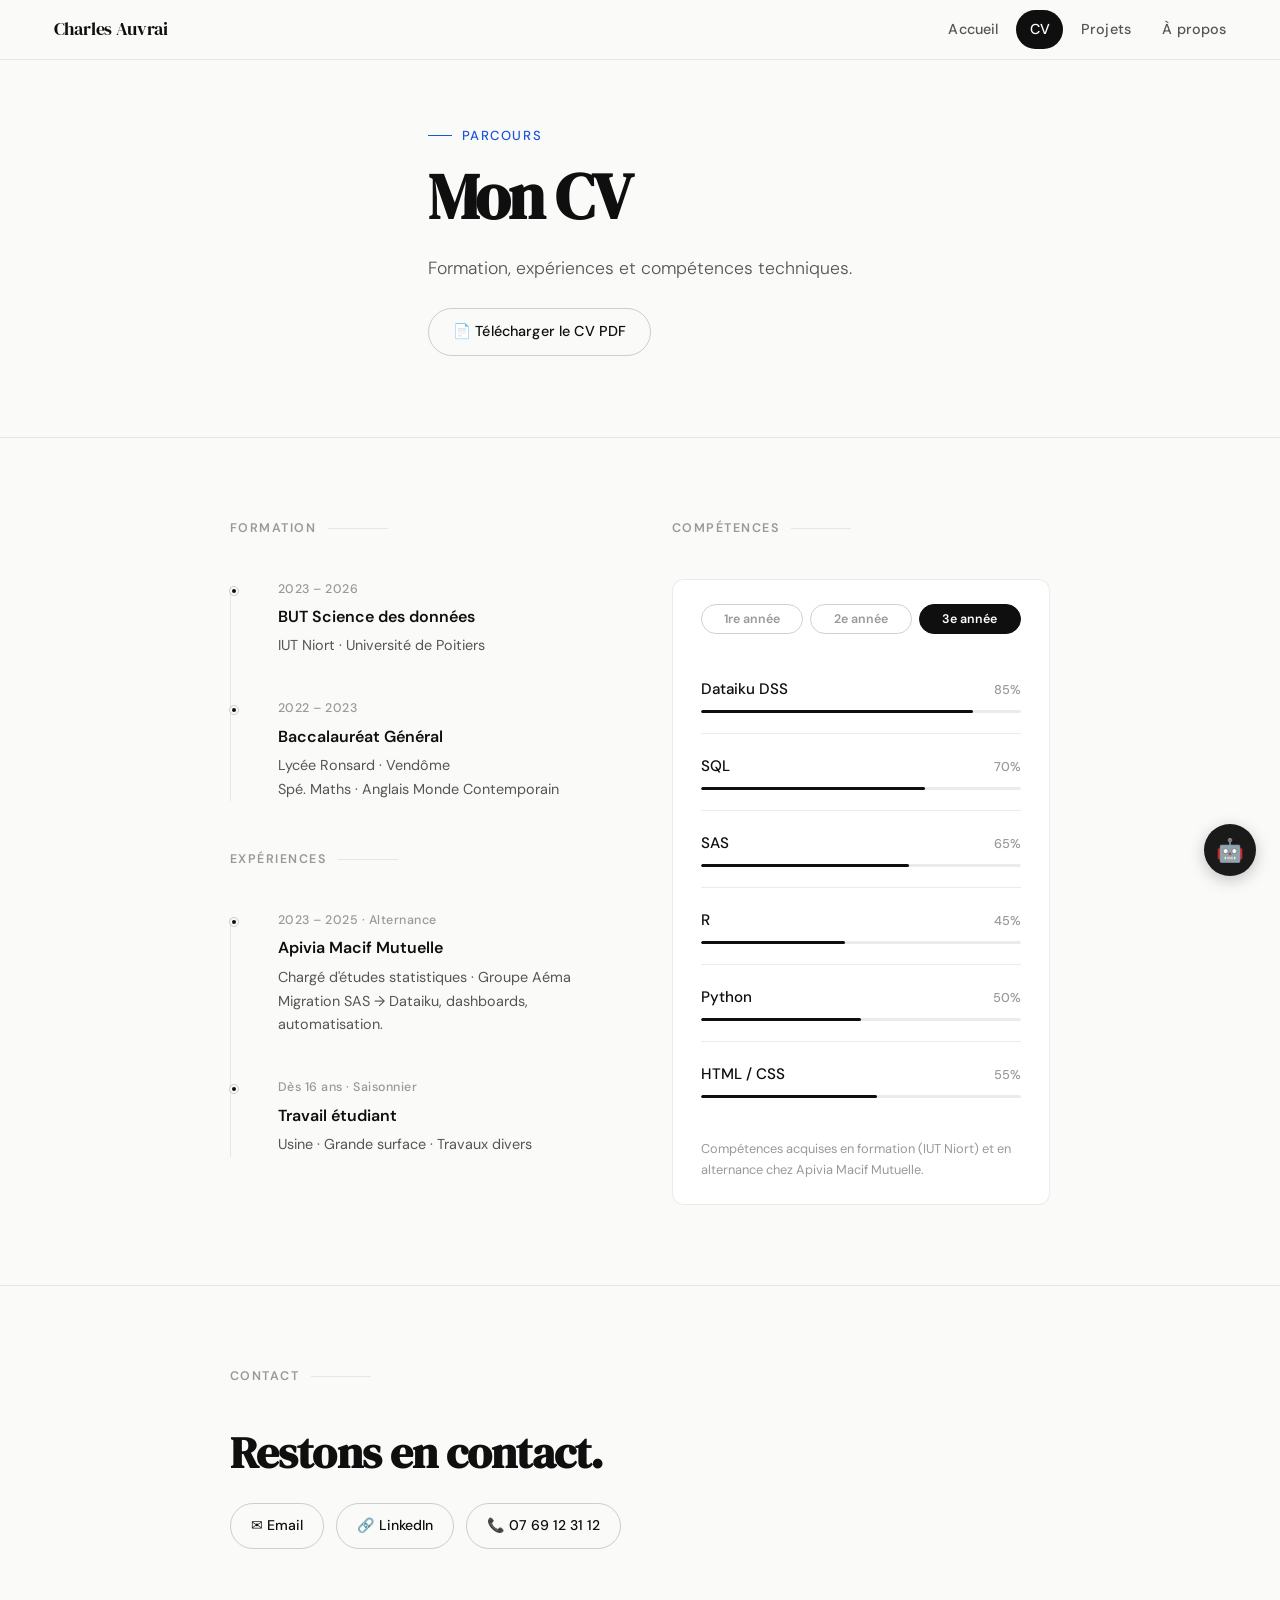
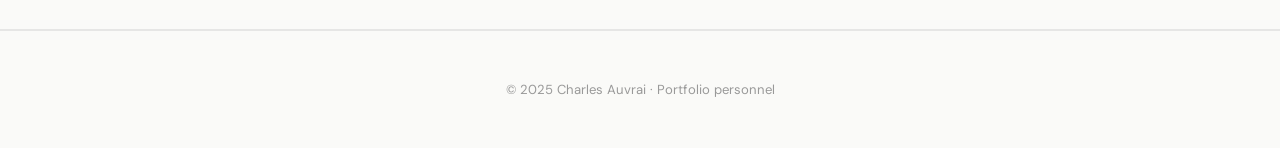
==== commit 10728804: "Update cv.html" ====
--- a/cv.html
+++ b/cv.html
@@ -64,70 +64,55 @@
       <div>
         <p class="section-label">Compétences</p>
         <div class="card fade-up" style="padding:1.5rem 1.75rem;">
-
           <div class="year-switcher">
             <button class="yr-btn" data-year="1">1re année</button>
             <button class="yr-btn" data-year="2">2e année</button>
             <button class="yr-btn active" data-year="3">3e année</button>
           </div>
-
           <div id="skills-list">
             <div class="skill-item">
               <div class="skill-row">
                 <span class="skill-name">Dataiku DSS</span>
                 <span class="skill-pct" id="pct-dataiku">85%</span>
               </div>
-              <div class="skill-track">
-                <div class="skill-fill" data-y1="0" data-y2="60" data-y3="85"></div>
-              </div>
+              <div class="skill-track"><div class="skill-fill" data-y1="0" data-y2="60" data-y3="85"></div></div>
             </div>
             <div class="skill-item">
               <div class="skill-row">
                 <span class="skill-name">SQL</span>
                 <span class="skill-pct" id="pct-sql">70%</span>
               </div>
-              <div class="skill-track">
-                <div class="skill-fill" data-y1="50" data-y2="65" data-y3="70"></div>
-              </div>
+              <div class="skill-track"><div class="skill-fill" data-y1="50" data-y2="65" data-y3="70"></div></div>
             </div>
             <div class="skill-item">
               <div class="skill-row">
                 <span class="skill-name">SAS</span>
                 <span class="skill-pct" id="pct-sas">65%</span>
               </div>
-              <div class="skill-track">
-                <div class="skill-fill" data-y1="50" data-y2="60" data-y3="65"></div>
-              </div>
+              <div class="skill-track"><div class="skill-fill" data-y1="50" data-y2="60" data-y3="65"></div></div>
             </div>
             <div class="skill-item">
               <div class="skill-row">
                 <span class="skill-name">R</span>
                 <span class="skill-pct" id="pct-r">45%</span>
               </div>
-              <div class="skill-track">
-                <div class="skill-fill" data-y1="30" data-y2="45" data-y3="45"></div>
-              </div>
+              <div class="skill-track"><div class="skill-fill" data-y1="30" data-y2="45" data-y3="45"></div></div>
             </div>
             <div class="skill-item">
               <div class="skill-row">
                 <span class="skill-name">Python</span>
                 <span class="skill-pct" id="pct-python">50%</span>
               </div>
-              <div class="skill-track">
-                <div class="skill-fill" data-y1="30" data-y2="35" data-y3="50"></div>
-              </div>
+              <div class="skill-track"><div class="skill-fill" data-y1="30" data-y2="35" data-y3="50"></div></div>
             </div>
             <div class="skill-item">
               <div class="skill-row">
                 <span class="skill-name">HTML / CSS</span>
                 <span class="skill-pct" id="pct-html">55%</span>
               </div>
-              <div class="skill-track">
-                <div class="skill-fill" data-y1="20" data-y2="50" data-y3="55"></div>
-              </div>
-            </div>
-          </div>
-
+              <div class="skill-track"><div class="skill-fill" data-y1="20" data-y2="50" data-y3="55"></div></div>
+            </div>
+          </div>
           <p style="font-size:0.8rem;color:var(--ink-faint);margin-top:1.25rem;">
             Compétences acquises en formation (IUT Niort) et en alternance chez Apivia Macif Mutuelle.
           </p>
@@ -152,54 +137,44 @@
 
 <footer>© 2025 Charles Auvrai · Portfolio personnel</footer>
 
-<!-- ── Chatbot flottant ── -->
 <style>
-  #chat-bubble {
+  .year-switcher { display:flex; gap:0.4rem; margin-bottom:1.4rem; }
+  .yr-btn {
+    flex:1; padding:0.4rem 0;
+    border:1px solid var(--border-strong);
+    border-radius:999px;
+    font-size:0.78rem; font-weight:600;
+    font-family:var(--font-sans);
+    background:transparent; color:var(--ink-faint);
+    cursor:pointer; transition:all 0.2s ease;
+  }
+  .yr-btn:hover { border-color:var(--ink); color:var(--ink); }
+  .yr-btn.active { background:var(--ink); color:white; border-color:var(--ink); }
+
+  /* Chatbot wrapper ancré en bas à droite */
+  #chat-wrapper {
     position: fixed;
     bottom: 1.5rem;
     right: 1.5rem;
-    width: 52px;
-    height: 52px;
-    border-radius: 50%;
-    background: var(--ink, #1a1a1a);
-    color: #fff;
-    font-size: 1.4rem;
+    z-index: 9999;
     display: flex;
-    align-items: center;
-    justify-content: center;
-    cursor: pointer;
-    border: none;
-    box-shadow: 0 4px 16px rgba(0,0,0,0.18);
-    z-index: 999;
-    transition: transform 0.2s ease, box-shadow 0.2s ease;
-  }
-  #chat-bubble:hover {
-    transform: scale(1.08);
-    box-shadow: 0 6px 22px rgba(0,0,0,0.26);
+    flex-direction: column;
+    align-items: flex-end;
+    gap: 0.75rem;
   }
 
   #chat-popup {
-    position: fixed;
-    bottom: 5.5rem;
-    right: 1.5rem;
     width: 272px;
     background: #fff;
     border: 1px solid #e4e4e4;
     border-radius: 16px;
-    box-shadow: 0 8px 28px rgba(0,0,0,0.12);
-    z-index: 998;
+    box-shadow: 0 8px 28px rgba(0,0,0,0.13);
     overflow: hidden;
     display: none;
     flex-direction: column;
-    font-family: var(--font-sans, system-ui, sans-serif);
-    animation: popIn 0.18s ease;
+    font-family: var(--font-sans, sans-serif);
   }
   #chat-popup.open { display: flex; }
-
-  @keyframes popIn {
-    from { opacity: 0; transform: translateY(8px) scale(0.97); }
-    to   { opacity: 1; transform: translateY(0) scale(1); }
-  }
 
   #chat-popup-header {
     display: flex;
@@ -208,22 +183,12 @@
     padding: 0.75rem 1rem;
     border-bottom: 1px solid #f0f0f0;
   }
-  #chat-popup-header span {
-    font-size: 0.87rem;
-    font-weight: 600;
-    color: #1a1a1a;
-  }
+  #chat-popup-header span { font-size:0.87rem; font-weight:600; color:#1a1a1a; }
   #chat-popup-close {
-    background: none;
-    border: none;
-    cursor: pointer;
-    font-size: 1rem;
-    line-height: 1;
-    color: #999;
-    padding: 0;
-    transition: color 0.15s;
-  }
-  #chat-popup-close:hover { color: #333; }
+    background:none; border:none; cursor:pointer;
+    font-size:1rem; color:#999; padding:0; line-height:1;
+  }
+  #chat-popup-close:hover { color:#333; }
 
   #chat-popup-body {
     padding: 0.85rem 1rem 0.6rem;
@@ -231,8 +196,8 @@
     color: #444;
     line-height: 1.55;
   }
-  #chat-popup-body p { margin: 0 0 0.45rem; }
-  #chat-popup-body p:last-child { margin-bottom: 0; }
+  #chat-popup-body p { margin:0 0 0.45rem; }
+  #chat-popup-body p:last-child { margin-bottom:0; }
 
   #chat-popup-cta {
     display: block;
@@ -249,55 +214,50 @@
   }
   #chat-popup-cta:hover { opacity: 0.82; }
 
-  .yr-btn {
-    flex: 1;
-    padding: 0.4rem 0;
-    border: 1px solid var(--border-strong);
-    border-radius: 999px;
-    font-size: 0.78rem;
-    font-weight: 600;
-    font-family: var(--font-sans);
-    background: transparent;
-    color: var(--ink-faint);
+  #chat-bubble {
+    width: 52px;
+    height: 52px;
+    border-radius: 50%;
+    background: #1a1a1a;
+    color: #fff;
+    font-size: 1.4rem;
+    display: flex;
+    align-items: center;
+    justify-content: center;
     cursor: pointer;
-    transition: all 0.2s ease;
-  }
-  .yr-btn:hover { border-color: var(--ink); color: var(--ink); }
-  .yr-btn.active {
-    background: var(--ink);
-    color: white;
-    border-color: var(--ink);
-  }
-  .year-switcher {
-    display: flex;
-    gap: 0.4rem;
-    margin-bottom: 1.4rem;
+    border: none;
+    box-shadow: 0 4px 16px rgba(0,0,0,0.22);
+    transition: transform 0.2s ease, box-shadow 0.2s ease;
+    flex-shrink: 0;
+  }
+  #chat-bubble:hover {
+    transform: scale(1.08);
+    box-shadow: 0 6px 22px rgba(0,0,0,0.3);
   }
 </style>
 
-<button id="chat-bubble" aria-label="Ouvrir l'assistant IA" onclick="toggleChat()">🤖</button>
-
-<div id="chat-popup" role="dialog" aria-label="Assistant IA de Charles Auvrai">
-  <div id="chat-popup-header">
-    <span>Assistant IA</span>
-    <button id="chat-popup-close" onclick="toggleChat()" aria-label="Fermer">✕</button>
-  </div>
-  <div id="chat-popup-body">
-    <p>Bonjour ! Je suis l'IA de <strong>Charles Auvrai</strong>.</p>
-    <p>Pose-moi une question sur son parcours, ses compétences ou ses projets.</p>
-  </div>
-  <a href="https://projet-llm-cauvrai.streamlit.app/" target="_blank" rel="noopener" id="chat-popup-cta">
-    Démarrer la conversation →
-  </a>
+<div id="chat-wrapper">
+  <div id="chat-popup">
+    <div id="chat-popup-header">
+      <span>Assistant IA</span>
+      <button id="chat-popup-close" onclick="toggleChat()" aria-label="Fermer">✕</button>
+    </div>
+    <div id="chat-popup-body">
+      <p>Bonjour ! Je suis l'IA de <strong>Charles Auvrai</strong>.</p>
+      <p>Pose-moi une question sur son parcours, ses compétences ou ses projets.</p>
+    </div>
+    <a href="https://projet-llm-cauvrai.streamlit.app/" target="_blank" rel="noopener" id="chat-popup-cta">
+      Démarrer la conversation →
+    </a>
+  </div>
+  <button id="chat-bubble" onclick="toggleChat()" aria-label="Ouvrir l'assistant IA">🤖</button>
 </div>
 
 <script>
-  /* ── Chatbot toggle ── */
   function toggleChat() {
     document.getElementById('chat-popup').classList.toggle('open');
   }
 
-  /* ── Fade-up au scroll ── */
   const obs = new IntersectionObserver(entries => {
     entries.forEach(e => {
       if (e.isIntersecting) { e.target.classList.add('visible'); obs.unobserve(e.target); }
@@ -305,7 +265,6 @@
   }, { threshold: 0.12 });
   document.querySelectorAll('.fade-up').forEach(el => obs.observe(el));
 
-  /* ── Barres de compétences ── */
   const skillKeys = ['dataiku','sql','sas','r','python','html'];
   let activeYear = 3;
 
@@ -321,10 +280,7 @@
   let triggered = false;
   const skillObs = new IntersectionObserver(entries => {
     entries.forEach(e => {
-      if (e.isIntersecting && !triggered) {
-        triggered = true;
-        animateBars(activeYear);
-      }
+      if (e.isIntersecting && !triggered) { triggered = true; animateBars(activeYear); }
     });
   }, { threshold: 0.3 });
   document.querySelectorAll('#skills-list').forEach(el => skillObs.observe(el));
@@ -338,7 +294,6 @@
     });
   });
 
-  /* ── Nav active ── */
   const path = window.location.pathname.split('/').pop() || 'index.html';
   document.querySelectorAll('nav a').forEach(a => {
     a.classList.remove('active');
